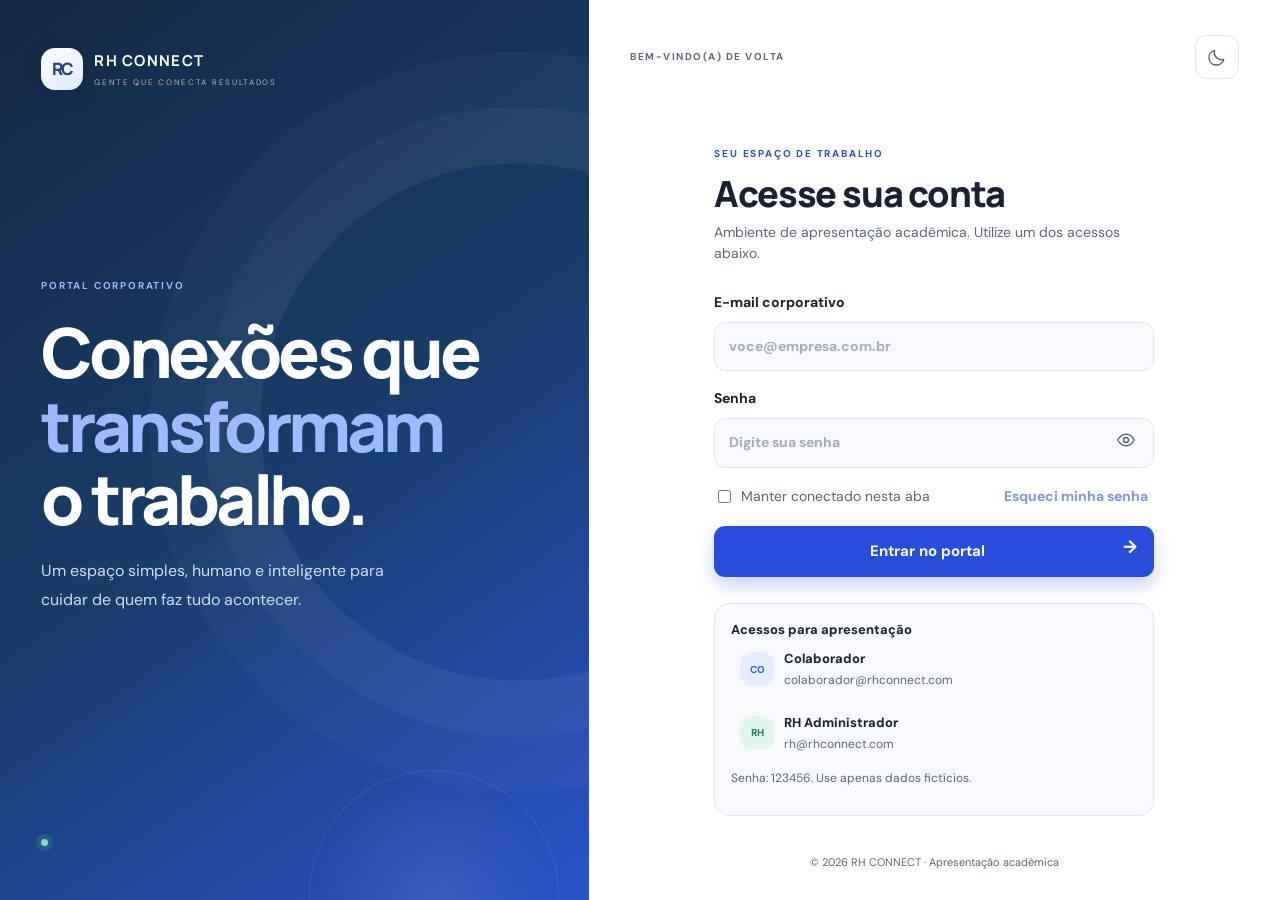
==== index.html @ 0e05f97f "Update auth panel footer in index.html Removed footer text from the authentication panel." ====
<!doctype html>
<html lang="pt-BR">
<head>
  <meta charset="utf-8">
  <meta name="viewport" content="width=device-width, initial-scale=1">
  <meta name="theme-color" content="#f5f7fb">
  <title>RH CONNECT | Portal Corporativo</title>
  <link rel="preconnect" href="https://fonts.googleapis.com">
  <link rel="preconnect" href="https://fonts.gstatic.com" crossorigin>
  <link href="https://fonts.googleapis.com/css2?family=DM+Sans:wght@400;500;600;700&family=Manrope:wght@400;500;600;700;800&display=swap" rel="stylesheet">
  <link rel="stylesheet" href="css/styles.css">
  <link rel="stylesheet" href="css/design-system.css">
  <link rel="stylesheet" href="css/dashboard.css">
  <link rel="stylesheet" href="css/motion.css">
  <link rel="stylesheet" href="css/people.css">
</head>
<body>
  <div id="toast-region" class="toast-region" aria-live="polite"></div>

  <main id="auth-screen" class="auth-screen">
    <section class="auth-brand-panel">
      <div class="brand-lockup brand-lockup-light">
        <div class="brand-symbol">RC</div>
        <div><strong>RH CONNECT</strong><span>GENTE QUE CONECTA RESULTADOS</span></div>
      </div>
      <div class="auth-brand-copy">
        <span class="eyebrow">PORTAL CORPORATIVO</span>
        <h1>Conexões que<br><em>transformam</em><br>o trabalho.</h1>
        <p>Um espaço simples, humano e inteligente para cuidar de quem faz tudo acontecer.</p>
      </div>
      <div class="auth-panel-footer"><span class="pulse-dot"></span></div>
      <div class="orb orb-one"></div><div class="orb orb-two"></div>
    </section>
    <section class="auth-form-panel">
      <div class="auth-topline">
        <span class="muted-label">BEM-VINDO(A) DE VOLTA</span>
        <button class="icon-button theme-toggle" aria-label="Alternar tema" data-theme-toggle>◐</button>
      </div>
      <div class="auth-card">
        <div class="mobile-brand brand-lockup">
          <div class="brand-symbol">RC</div><div><strong>RH CONNECT</strong><span>PORTAL CORPORATIVO</span></div>
        </div>
        <div class="auth-heading">
          <span class="eyebrow">SEU ESPAÇO DE TRABALHO</span>
          <h2 id="auth-title">Acesse sua conta</h2>
          <p id="auth-subtitle">Ambiente de apresentação acadêmica. Utilize um dos acessos abaixo.</p>
        </div>
        <form id="login-form" class="form-stack">
          <label class="field-label">E-mail corporativo
            <input id="login-email" type="email" placeholder="voce@empresa.com.br" autocomplete="username" required>
          </label>
          <label class="field-label">Senha
            <span class="password-wrap"><input id="login-password" type="password" placeholder="Digite sua senha" autocomplete="current-password" required><button type="button" class="password-toggle" aria-label="Mostrar senha">◉</button></span>
          </label>
          <div class="form-meta"><label class="check-label"><input type="checkbox" id="remember-login"> Manter conectado nesta aba</label><button type="button" class="text-button" id="forgot-link" disabled>Esqueci minha senha</button></div>
          <button class="primary-button full-button" type="submit">Entrar no portal <span>→</span></button>
        </form>
        <div class="demo-access"><div class="demo-title"><strong>Acessos para apresentação</strong></div><div class="demo-accounts"><button class="demo-account" type="button" data-presentation="colaborador"><span class="avatar avatar-blue">CO</span><span><b>Colaborador</b><small>colaborador@rhconnect.com</small></span></button><button class="demo-account" type="button" data-presentation="rh"><span class="avatar avatar-green">RH</span><span><b>RH Administrador</b><small>rh@rhconnect.com</small></span></button></div><p>Senha: 123456. Use apenas dados fictícios.</p></div>
      </div>
      <p class="auth-legal">© 2026 RH CONNECT · Apresentação acadêmica</p>
    </section>
  </main>

  <main id="app-screen" class="app-screen hidden">
    <aside class="sidebar" id="sidebar">
      <div class="sidebar-brand brand-lockup">
        <div class="brand-symbol">RC</div><div><strong>RH CONNECT</strong><span>PEOPLE EXPERIENCE</span></div>
      </div>
      <div class="workspace-label">ESPAÇO DE TRABALHO</div>
      <nav id="main-nav" class="main-nav" aria-label="Navegação principal"></nav>
      <div class="sidebar-bottom">
        <div class="help-card"><div class="help-icon">✳</div><b>Precisa de ajuda?</b><p>Estamos aqui para apoiar você.</p><button type="button" data-module="solicitacoes">Acessar suporte <span>→</span></button></div>
        <button class="profile-button" id="profile-menu">
          <span class="avatar avatar-blue" id="profile-avatar"></span><span class="profile-info"><b id="profile-name"> </b><small id="profile-role"> </small></span><span class="profile-more">···</span>
        </button>
      </div>
    </aside>
    <button class="sidebar-overlay" id="sidebar-overlay" aria-label="Fechar menu" tabindex="-1"></button>

    <section class="main-area">
      <header class="topbar">
        <div class="topbar-left">
          <button class="icon-button mobile-menu" id="mobile-menu" aria-label="Abrir menu" aria-controls="sidebar" aria-expanded="false">☰</button>
          <div class="breadcrumb"><span>RH CONNECT</span><b>/</b><strong id="breadcrumb-current">Meu painel</strong></div>
        </div>
        <div class="topbar-actions">
          <div class="search-box"><span>⌕</span><input id="global-search" aria-label="Buscar no portal" type="search" placeholder="Buscar no portal..."><kbd>⌘ K</kbd></div>
          <button class="icon-button theme-toggle" aria-label="Alternar tema" data-theme-toggle>◐</button>
          <button class="icon-button notification-button" id="notifications-button" aria-label="Notificações">♧<i></i></button>
          <div class="topbar-avatar avatar avatar-blue" id="topbar-avatar"></div><button class="icon-button" id="logout" aria-label="Sair" title="Sair">↪</button>
        </div>
      </header>
      <div class="content-wrap">
        <div id="page-content" class="page-content" tabindex="-1"></div>
        <footer class="app-footer"><span>© 2026 RH CONNECT</span><span>Feito para conectar pessoas <b>♥</b></span></footer>
      </div>
    </section>
  </main>

  <div id="modal-root"></div>
  
  <script src="js/firebase-config.js"></script>
  <script src="js/storage.js"></script>
  <script src="js/design-system.js"></script>
  <script src="js/dashboard.js"></script>
  <script src="js/motion.js"></script>
  <script src="js/people.js"></script>
  <script src="js/app.js"></script>
</body>
</html>
---- css/styles.css ----
:root{--bg:#f5f7fb;--surface:#fff;--surface-2:#f8f9fc;--surface-3:#eef1f7;--text:#182230;--muted:#788395;--line:#e8ebf1;--primary:#315efb;--primary-dark:#244bd5;--primary-soft:#edf1ff;--green:#159b72;--green-soft:#e8f7f1;--orange:#e58b35;--orange-soft:#fff4e8;--red:#dc5c67;--shadow:0 16px 45px rgba(29,43,73,.07);--sidebar:264px;--radius:18px}
[data-theme="dark"]{--bg:#11151d;--surface:#191f2b;--surface-2:#202735;--surface-3:#293244;--text:#eef2f8;--muted:#9aa6b8;--line:#2b3444;--primary:#7792ff;--primary-dark:#91a5ff;--primary-soft:#252f4d;--green-soft:#17372f;--orange-soft:#3b2d20;--red:#ff8490;--shadow:0 18px 50px rgba(0,0,0,.22)}
*{box-sizing:border-box}body{margin:0;background:var(--bg);color:var(--text);font-family:'DM Sans',sans-serif;font-size:14px;transition:background .45s,color .35s}button,input,select,textarea{font:inherit}button{cursor:pointer}button:focus-visible,input:focus-visible,select:focus-visible,textarea:focus-visible{outline:3px solid color-mix(in srgb,var(--primary) 35%,transparent);outline-offset:2px}.hidden{display:none!important}
.auth-screen{min-height:100vh;display:grid;grid-template-columns: minmax(380px, .92fr) 1.08fr;background:var(--surface)}.auth-brand-panel{position:relative;overflow:hidden;min-height:100vh;padding:48px 7%;display:flex;flex-direction:column;justify-content:space-between;background:linear-gradient(145deg,#142a45 0%,#183c68 50%,#315efb 125%);color:#fff}.brand-lockup{display:flex;align-items:center;gap:11px;position:relative;z-index:2}.brand-symbol{width:42px;height:42px;border-radius:14px;background:linear-gradient(145deg,#fff,#dfe8ff);color:#23477a;display:grid;place-items:center;font-family:Manrope;font-weight:800;letter-spacing:-1.5px;font-size:17px;box-shadow:0 7px 20px #0a1c3a33}.brand-lockup strong{display:block;font-family:Manrope;font-size:15px;letter-spacing:1.3px}.brand-lockup span{display:block;font-size:8px;letter-spacing:1.7px;opacity:.65;margin-top:4px}.auth-brand-copy{position:relative;z-index:2;max-width:510px;margin:30px 0 45px}.eyebrow{font-size:10px;font-weight:700;letter-spacing:1.8px;color:var(--primary);display:block}.auth-brand-copy .eyebrow{color:#9bb7ff}.auth-brand-copy h1{font:800 clamp(42px,5.4vw,76px)/1.06 Manrope;margin:22px 0;letter-spacing:-4px}.auth-brand-copy h1 em{font-style:normal;color:#9fb9ff}.auth-brand-copy p{font-size:16px;line-height:1.8;color:#d0ddf0;max-width:390px}.auth-panel-footer{position:relative;z-index:2;color:#d6e1f2;font-size:12px}.pulse-dot{display:inline-block;width:7px;height:7px;border-radius:50%;background:#7be2b6;margin-right:9px;box-shadow:0 0 0 5px #7be2b622}.orb{position:absolute;border:1px solid #ffffff16;border-radius:50%;pointer-events:none}.orb-one{width:520px;height:520px;right:-190px;top:18%;box-shadow:0 0 0 55px #ffffff08,0 0 0 110px #ffffff06}.orb-two{width:250px;height:250px;right:5%;bottom:-120px;background:radial-gradient(circle,#ffffff16,transparent 70%)}
.auth-form-panel{padding:38px 6%;display:flex;flex-direction:column;align-items:center;justify-content:center;position:relative}.auth-topline{position:absolute;top:35px;right:6%;left:6%;display:flex;align-items:center;justify-content:space-between}.muted-label{color:var(--muted);font-size:10px;letter-spacing:1.5px;font-weight:700}.auth-card{width:min(100%,440px);animation:rise-in .8s cubic-bezier(.2,.8,.2,1) both}.auth-heading{margin:20px 0 27px}.auth-heading h2{font:800 32px Manrope;letter-spacing:-1.2px;margin:10px 0 7px}.auth-heading p{color:var(--muted);margin:0}.mobile-brand{display:none}.form-stack{display:grid;gap:17px}.field-label{display:grid;gap:8px;font-size:12px;font-weight:700;color:var(--text)}input:not([type=checkbox]),select,textarea{width:100%;border:1px solid var(--line);border-radius:11px;background:var(--surface-2);color:var(--text);padding:13px 14px;transition:border .2s,box-shadow .2s,background .3s}input::placeholder,textarea::placeholder{color:#a4adba}input:focus,select:focus,textarea:focus{border-color:var(--primary);box-shadow:0 0 0 4px color-mix(in srgb,var(--primary) 10%,transparent);outline:0}.password-wrap{position:relative}.password-wrap input{padding-right:48px}.password-toggle{position:absolute;right:9px;top:7px;border:0;background:transparent;color:var(--muted);font-size:17px}.form-meta{display:flex;justify-content:space-between;align-items:center;font-size:11px;color:var(--muted)}.check-label{display:flex;align-items:center;gap:7px}.text-button{border:0;background:none;color:var(--primary);font-weight:700;font-size:11px}.primary-button,.secondary-button{border:0;border-radius:11px;padding:14px 17px;font-weight:700;transition:transform .25s,box-shadow .25s,background .25s}.primary-button{background:var(--primary);color:white;box-shadow:0 8px 18px color-mix(in srgb,var(--primary) 25%,transparent)}.primary-button:hover{transform:translateY(-2px);box-shadow:0 12px 25px color-mix(in srgb,var(--primary) 32%,transparent);background:var(--primary-dark)}.primary-button span{float:right;font-size:18px;line-height:14px}.secondary-button{background:var(--surface-2);color:var(--text);border:1px solid var(--line)}.secondary-button:hover{background:var(--surface-3)}.full-button{width:100%}.form-divider{display:flex;align-items:center;gap:12px;color:var(--muted);font-size:10px}.form-divider:before,.form-divider:after{content:"";height:1px;background:var(--line);flex:1}.demo-access{border:1px solid var(--line);border-radius:15px;padding:15px;margin-top:26px;background:var(--surface-2)}.demo-title{display:flex;gap:8px;align-items:center;font-size:11px}.demo-spark{color:var(--primary);font-size:17px}.demo-access>p{font-size:10px;color:var(--muted);margin:7px 0 11px}.demo-accounts{display:grid;gap:5px}.demo-account{display:flex;align-items:center;gap:10px;text-align:left;border:0;border-radius:10px;background:transparent;padding:7px;transition:background .2s}.demo-account:hover{background:var(--surface-3)}.demo-account>span:nth-child(2){display:grid;gap:2px;flex:1}.demo-account b{font-size:10px}.demo-account small{font-size:9px;color:var(--muted)}.demo-arrow{color:var(--muted)}.demo-password{display:block;color:var(--muted);font-size:9px;margin:9px 0 0 7px}.auth-legal{position:absolute;bottom:18px;color:var(--muted);font-size:9px}
.icon-button{width:38px;height:38px;border:1px solid var(--line);border-radius:12px;background:var(--surface);color:var(--muted);font-size:17px;display:grid;place-items:center;transition:all .2s}.icon-button:hover{color:var(--primary);border-color:var(--primary);transform:translateY(-2px)}
.app-screen{min-height:100vh}.sidebar{width:var(--sidebar);position:fixed;inset:0 auto 0 0;background:var(--surface);border-right:1px solid var(--line);padding:25px 17px 15px;display:flex;flex-direction:column;z-index:10;transition:transform .4s cubic-bezier(.2,.8,.2,1)}.sidebar-brand{padding:0 7px 34px}.sidebar-brand .brand-symbol{background:linear-gradient(145deg,#315efb,#193dba);color:white}.sidebar-brand strong{font-size:13px;letter-spacing:1px}.sidebar-brand span{font-size:8px;color:var(--muted)}.workspace-label{font-size:9px;color:var(--muted);font-weight:700;letter-spacing:1.4px;padding:0 11px 12px}.main-nav{display:grid;gap:4px;overflow:auto}.nav-section{font-size:9px;color:var(--muted);font-weight:700;letter-spacing:1.3px;padding:18px 11px 7px}.nav-item{border:0;background:transparent;color:var(--muted);padding:11px 12px;border-radius:10px;display:flex;align-items:center;gap:12px;text-align:left;font-size:12px;font-weight:600;transition:all .22s}.nav-item .nav-icon{width:18px;text-align:center;font-size:16px}.nav-item:hover{background:var(--surface-2);color:var(--text);transform:translateX(2px)}.nav-item.active{background:var(--primary-soft);color:var(--primary)}.nav-item .nav-count{margin-left:auto;background:var(--orange-soft);color:var(--orange);border-radius:20px;padding:2px 7px;font-size:9px}.sidebar-bottom{margin-top:auto}.help-card{background:linear-gradient(145deg,var(--primary-soft),var(--surface-2));border:1px solid color-mix(in srgb,var(--primary) 10%,var(--line));border-radius:14px;padding:14px;margin:15px 2px}.help-icon{width:27px;height:27px;border-radius:9px;background:var(--surface);color:var(--primary);display:grid;place-items:center;margin-bottom:10px}.help-card b{font-size:11px}.help-card p{font-size:10px;color:var(--muted);line-height:1.5;margin:5px 0 10px}.help-card button{border:0;background:transparent;color:var(--primary);font-weight:700;font-size:10px;padding:0}.help-card button span{margin-left:5px}.profile-button{width:100%;display:flex;align-items:center;gap:9px;padding:12px 5px 3px;border:0;border-top:1px solid var(--line);background:transparent;text-align:left}.avatar{width:34px;height:34px;border-radius:12px;display:grid;place-items:center;font-size:10px;font-weight:800;flex:none}.avatar-blue{background:#e5edff;color:#315efb}.avatar-violet{background:#efe8ff;color:#8154ce}.avatar-green{background:#e2f6ed;color:#16845f}.avatar-orange{background:#fff0df;color:#c87925}.profile-info{display:grid;gap:3px;flex:1}.profile-info b{font-size:10px}.profile-info small{font-size:9px;color:var(--muted)}.profile-more{font-size:20px;color:var(--muted)}
.main-area{margin-left:var(--sidebar);min-height:100vh}.topbar{height:76px;border-bottom:1px solid var(--line);background:color-mix(in srgb,var(--surface) 90%,transparent);backdrop-filter:blur(16px);display:flex;align-items:center;justify-content:space-between;padding:0 36px;position:sticky;top:0;z-index:8}.breadcrumb{display:flex;gap:10px;align-items:center;font-size:11px}.breadcrumb span,.breadcrumb b{color:var(--muted);font-weight:500}.breadcrumb strong{font-weight:700}.topbar-actions{display:flex;align-items:center;gap:12px}.search-box{display:flex;align-items:center;gap:8px;background:var(--surface-2);border:1px solid var(--line);border-radius:10px;padding:0 10px;width:235px;color:var(--muted)}.search-box input{border:0!important;box-shadow:none!important;background:transparent!important;padding:9px 0!important;font-size:10px}.search-box kbd{font-size:8px;border:1px solid var(--line);border-radius:4px;padding:3px 5px;white-space:nowrap}.notification-button{position:relative}.notification-button i{position:absolute;width:6px;height:6px;background:#ed6571;border:1px solid var(--surface);border-radius:50%;top:7px;right:8px}.topbar-avatar{width:31px;height:31px}.mobile-menu{display:none}.content-wrap{max-width:1600px;margin:auto;padding:32px 36px 15px}.page-content{min-height:calc(100vh - 140px);animation:page-enter .55s cubic-bezier(.2,.8,.2,1) both}.app-footer{border-top:1px solid var(--line);padding:16px 0;display:flex;justify-content:space-between;color:var(--muted);font-size:9px}.app-footer b{color:#e36c8a}
.page-heading{display:flex;justify-content:space-between;align-items:flex-end;margin-bottom:25px;gap:15px}.page-heading h1{font:800 27px Manrope;letter-spacing:-1px;margin:7px 0}.page-heading p{margin:0;color:var(--muted);font-size:12px}.page-actions{display:flex;gap:9px;align-items:center}.small-button{border:1px solid var(--line);background:var(--surface);color:var(--text);border-radius:10px;padding:10px 13px;font-size:10px;font-weight:700}.small-button.primary{background:var(--primary);border-color:var(--primary);color:#fff}.small-button:hover{transform:translateY(-1px);box-shadow:var(--shadow)}.grid{display:grid;gap:16px}.stats-grid{grid-template-columns:repeat(4,minmax(0,1fr));margin-bottom:17px}.stat-card,.panel,.welcome-card,.module-card,.employee-card{background:var(--surface);border:1px solid var(--line);border-radius:var(--radius);box-shadow:0 3px 12px rgba(30,48,78,.025)}.stat-card{padding:18px;position:relative;overflow:hidden;transition:transform .3s,box-shadow .3s}.stat-card:hover,.module-card:hover{transform:translateY(-4px);box-shadow:var(--shadow)}.stat-top{display:flex;justify-content:space-between;align-items:center;color:var(--muted);font-size:10px}.stat-icon{width:34px;height:34px;border-radius:11px;background:var(--primary-soft);color:var(--primary);display:grid;place-items:center;font-size:16px}.stat-value{font:800 25px Manrope;margin:13px 0 5px;letter-spacing:-1px}.stat-foot{font-size:9px;color:var(--muted)}.positive{color:var(--green);font-weight:700}.welcome-card{padding:25px 27px;display:flex;align-items:center;justify-content:space-between;background:linear-gradient(110deg,var(--surface),var(--primary-soft));margin-bottom:17px;overflow:hidden;position:relative}.welcome-card:after{content:"";position:absolute;width:220px;height:220px;border-radius:50%;right:9%;top:-120px;border:1px solid color-mix(in srgb,var(--primary) 14%,transparent);box-shadow:0 0 0 25px color-mix(in srgb,var(--primary) 4%,transparent),0 0 0 55px color-mix(in srgb,var(--primary) 3%,transparent)}.welcome-copy{position:relative;z-index:1}.welcome-copy .eyebrow{font-size:9px}.welcome-copy h2{font:800 23px Manrope;margin:9px 0 5px;letter-spacing:-.7px}.welcome-copy p{font-size:11px;color:var(--muted);margin:0}.welcome-date{position:relative;z-index:1;text-align:right;color:var(--muted);font-size:10px}.welcome-date strong{display:block;color:var(--text);font:700 14px Manrope;margin-bottom:5px}.dashboard-columns{grid-template-columns:minmax(0,1.55fr) minmax(270px,1fr)}.panel{padding:19px;margin-bottom:16px}.panel-header{display:flex;align-items:center;justify-content:space-between;margin-bottom:16px}.panel-header h3{font:700 13px Manrope;margin:0}.panel-header p{font-size:9px;color:var(--muted);margin:4px 0 0}.link-button{border:0;background:transparent;color:var(--primary);font-size:10px;font-weight:700}.activity-list{display:grid}.activity-item{display:flex;gap:11px;padding:11px 0;border-bottom:1px solid var(--line)}.activity-item:last-child{border:0}.activity-icon{width:32px;height:32px;display:grid;place-items:center;background:var(--surface-2);border-radius:10px;flex:none}.activity-copy{flex:1}.activity-copy b{display:block;font-size:10px;margin:2px 0 4px}.activity-copy p{font-size:9px;color:var(--muted);margin:0}.activity-time{font-size:8px;color:var(--muted);white-space:nowrap}.quick-grid{grid-template-columns:repeat(2,1fr)}.quick-card{padding:14px;border:1px solid var(--line);border-radius:13px;background:var(--surface-2);text-align:left;transition:all .25s}.quick-card:hover{border-color:var(--primary);transform:translateY(-3px)}.quick-card span{display:grid;place-items:center;width:30px;height:30px;background:var(--primary-soft);color:var(--primary);border-radius:9px;margin-bottom:10px}.quick-card b{font-size:10px;display:block}.quick-card small{font-size:9px;color:var(--muted);display:block;margin-top:4px}.announcement{display:flex;gap:10px;padding:10px 0;border-bottom:1px solid var(--line)}.announcement:last-child{border:0}.announcement-mark{width:5px;border-radius:5px;background:var(--primary);flex:none}.announcement b{font-size:10px}.announcement p{font-size:9px;color:var(--muted);line-height:1.5;margin:4px 0}
.module-grid{grid-template-columns:repeat(3,minmax(0,1fr))}.module-card{padding:20px;text-align:left;transition:all .3s;cursor:pointer}.module-card .stat-icon{margin-bottom:15px}.module-card h3{font:700 13px Manrope;margin:0 0 7px}.module-card p{font-size:10px;line-height:1.6;color:var(--muted);margin:0 0 15px}.module-card .module-open{font-size:10px;color:var(--primary);font-weight:700}
.table-wrap{overflow:auto;border:1px solid var(--line);border-radius:13px}.data-table{width:100%;border-collapse:collapse;min-width:620px}.data-table th{text-align:left;background:var(--surface-2);font-size:9px;color:var(--muted);font-weight:700;padding:12px 14px;letter-spacing:.5px}.data-table td{padding:13px 14px;border-top:1px solid var(--line);font-size:10px}.person-cell{display:flex;align-items:center;gap:9px}.person-cell b{display:block;font-size:10px}.person-cell small{display:block;color:var(--muted);font-size:9px;margin-top:3px}.status-pill{display:inline-flex;align-items:center;gap:5px;border-radius:30px;padding:5px 8px;font-size:8px;font-weight:700;background:var(--green-soft);color:var(--green)}.status-pill:before{content:"";width:5px;height:5px;border-radius:50%;background:currentColor}.status-pill.pending{background:var(--orange-soft);color:var(--orange)}.status-pill.inactive{background:var(--surface-3);color:var(--muted)}.table-toolbar{display:flex;justify-content:space-between;gap:10px;margin-bottom:13px}.table-search{max-width:260px}.empty-state{text-align:center;padding:45px 20px;color:var(--muted)}.empty-state .empty-icon{font-size:30px;margin-bottom:10px}.empty-state b{display:block;color:var(--text);font-size:12px;margin-bottom:5px}.empty-state p{font-size:10px}
.profile-hero{display:flex;align-items:center;gap:17px;padding:22px;background:var(--surface);border:1px solid var(--line);border-radius:var(--radius);margin-bottom:17px}.profile-hero .avatar{width:58px;height:58px;font-size:16px;border-radius:18px}.profile-hero h2{font:800 18px Manrope;margin:0 0 5px}.profile-hero p{font-size:10px;color:var(--muted);margin:0}.profile-fields{grid-template-columns:repeat(2,1fr)}.info-field{padding:12px 0;border-bottom:1px solid var(--line)}.info-field small{display:block;color:var(--muted);font-size:9px;margin-bottom:6px}.info-field b{font-size:11px}
.modal-backdrop{position:fixed;inset:0;background:#0b1425a8;backdrop-filter:blur(8px);z-index:30;display:grid;place-items:center;padding:20px;animation:fade-in .2s}.modal{width:min(100%,520px);max-height:90vh;overflow:auto;background:var(--surface);border:1px solid var(--line);border-radius:20px;padding:24px;box-shadow:0 30px 100px #07132655;animation:modal-in .35s cubic-bezier(.2,.8,.2,1)}.modal-header{display:flex;justify-content:space-between;align-items:flex-start;margin-bottom:20px}.modal-header h2{font:800 20px Manrope;margin:0 0 5px}.modal-header p{font-size:10px;color:var(--muted);margin:0}.modal-form{display:grid;grid-template-columns:1fr 1fr;gap:14px}.modal-form .wide{grid-column:1/-1}.modal-actions{display:flex;justify-content:flex-end;gap:8px;margin-top:20px}.toast-region{position:fixed;right:20px;top:20px;z-index:50;display:grid;gap:8px}.toast{background:var(--surface);color:var(--text);border:1px solid var(--line);border-radius:12px;padding:13px 16px;box-shadow:var(--shadow);font-size:11px;display:flex;gap:10px;align-items:center;animation:toast-in .35s}.toast.success:before{content:"✓";color:var(--green);font-weight:800}.toast.error:before{content:"!";color:var(--red);font-weight:800}
@keyframes rise-in{from{opacity:0;transform:translateY(20px)}to{opacity:1;transform:translateY(0)}}@keyframes page-enter{from{opacity:0;transform:translateY(12px);filter:blur(4px)}to{opacity:1;transform:translateY(0);filter:blur(0)}}@keyframes fade-in{from{opacity:0}to{opacity:1}}@keyframes modal-in{from{opacity:0;transform:translateY(18px) scale(.97)}to{opacity:1;transform:translateY(0) scale(1)}}@keyframes toast-in{from{opacity:0;transform:translateX(15px)}to{opacity:1;transform:translateX(0)}}
@media(max-width:1100px){.stats-grid{grid-template-columns:repeat(2,1fr)}.module-grid{grid-template-columns:repeat(2,1fr)}.content-wrap{padding:26px 24px}.topbar{padding:0 24px}.search-box{width:190px}}
@media(max-width:800px){.auth-screen{grid-template-columns:1fr}.auth-brand-panel{display:none}.auth-form-panel{min-height:100vh;padding:80px 22px 55px}.mobile-brand{display:flex;margin-bottom:32px}.mobile-brand .brand-symbol{background:linear-gradient(145deg,#315efb,#193dba);color:#fff}.auth-topline{top:20px;right:22px;left:22px}.auth-legal{bottom:12px}.sidebar{transform:translateX(-105%);box-shadow:var(--shadow)}.sidebar.open{transform:translateX(0)}.main-area{margin-left:0}.mobile-menu{display:grid}.topbar{height:65px;padding:0 16px}.content-wrap{padding:22px 16px}.search-box{width:36px;border:0;background:transparent;padding:0}.search-box input,.search-box kbd{display:none}.topbar-actions{gap:7px}.dashboard-columns{grid-template-columns:1fr}.welcome-card{padding:20px}.welcome-date{display:none}.app-footer{font-size:8px}.page-heading{align-items:flex-start;flex-direction:column}.page-heading h1{font-size:24px}}
@media(max-width:520px){.stats-grid{gap:9px}.stat-card{padding:13px}.stat-value{font-size:21px}.stat-top{font-size:9px}.stat-icon{width:29px;height:29px}.module-grid{grid-template-columns:1fr}.quick-grid{gap:8px}.welcome-copy h2{font-size:19px}.profile-fields{grid-template-columns:1fr}.modal-form{grid-template-columns:1fr}.modal-form .wide{grid-column:auto}.breadcrumb{font-size:9px}.topbar-avatar{display:none}.auth-card{max-width:420px}.auth-heading h2{font-size:28px}}
@media(prefers-reduced-motion:reduce){*,*:before,*:after{scroll-behavior:auto!important;animation-duration:.01ms!important;transition-duration:.01ms!important}}

/* RH CONNECT — enterprise refinement */
:root{--muted:#59677a;--line:#e0e6ef;--primary:#284edb;--primary-dark:#1f3eb5;--radius:20px;--sidebar:280px}
[data-theme="dark"]{color-scheme:dark;--muted:#abb8cc;--line:#344053;--primary:#93aaff;--primary-dark:#b0bfff;--green:#61d5ac;--orange:#ffc080}
body{font-size:15px;line-height:1.55}
button{color:inherit}button:disabled{cursor:wait;opacity:.6;transform:none!important}
button:focus-visible,a:focus-visible{outline:3px solid var(--primary);outline-offset:3px}
.primary-button,.small-button.primary{background:#284edb;color:#fff;border-color:#284edb}
.primary-button:hover,.small-button.primary:hover{background:#203fb8;color:#fff}
.auth-screen,.auth-brand-panel,.app-screen,.main-area{min-height:100dvh}
.auth-form-panel{padding-top:94px;padding-bottom:52px}
.auth-heading h2{font-size:clamp(28px,4vw,36px);line-height:1.2}
.auth-heading p,.field-label,.form-meta,.text-button{font-size:14px}
.auth-brand-copy h1{letter-spacing:-.055em}
.auth-legal{font-size:11px;text-align:center}
.demo-access{padding:16px}.demo-title{font-size:13px}.demo-access>p,.demo-account small,.demo-password{font-size:12px}
.demo-account{min-height:48px;padding:8px}.demo-account b{font-size:13px}
.icon-button{width:44px;height:44px;flex:none}.password-toggle{min-width:38px;min-height:34px;top:5px}
.sidebar{padding:24px 18px 16px;overscroll-behavior:contain}.main-nav{min-height:0;scrollbar-width:thin}
.sidebar-bottom{flex-shrink:0}.nav-section,.workspace-label{font-size:11px}.nav-item{font-size:14px;min-height:46px}
.nav-item.active{box-shadow:inset 3px 0 var(--primary);font-weight:700}
.help-card b,.profile-info b{font-size:13px}.help-card p,.help-card button,.profile-info small{font-size:12px}
.topbar-left{display:flex;align-items:center;gap:12px;min-width:0}.topbar-actions{flex-shrink:0}.breadcrumb{font-size:13px;min-width:0}.breadcrumb strong{overflow:hidden;text-overflow:ellipsis;white-space:nowrap}
.search-box{width:clamp(165px,22vw,300px);min-height:44px}.search-box input{font-size:13px}.search-box kbd{font-size:10px}
.content-wrap{padding:clamp(20px,3vw,42px);max-width:1500px}
.page-heading{margin-bottom:28px}.page-heading h1{font-size:clamp(26px,3vw,36px);line-height:1.2;letter-spacing:-.045em}.page-heading p{font-size:14px}.page-actions{flex-wrap:wrap}
.small-button,.link-button{font-size:13px;min-height:40px}.small-button{padding:10px 15px}
.grid{gap:20px}.grid>*{min-width:0}.stat-card,.panel,.module-card{padding:22px;box-shadow:0 4px 16px rgba(25,42,75,.045)}
.stat-top{font-size:13px;gap:8px}.stat-icon{width:42px;height:42px;flex:none}.stat-value{font-size:clamp(24px,2.6vw,34px);font-variant-numeric:tabular-nums}.stat-foot{font-size:12px}
.welcome-card{padding:30px;gap:20px}.welcome-copy h2{font-size:clamp(22px,3vw,30px);line-height:1.2}.welcome-copy p,.welcome-date{font-size:13px}
.panel-header{gap:12px;flex-wrap:wrap}.panel-header h3,.module-card h3{font-size:17px}.panel-header p,.module-card p,.activity-copy p,.announcement p,.quick-card small{font-size:13px;line-height:1.6}
.activity-copy b,.announcement b,.quick-card b{font-size:14px}.activity-time,.module-card .module-open{font-size:12px}.activity-item{align-items:center}.activity-copy{min-width:0;overflow-wrap:anywhere}
.quick-card{min-width:0;padding:16px;color:var(--text)}.quick-card span{width:38px;height:38px}
.data-table th{font-size:11px}.data-table td,.person-cell b{font-size:13px}.person-cell small,.status-pill{font-size:12px}.data-table tbody tr:hover{background:var(--surface-2)}
.table-wrap{max-width:100%;overscroll-behavior-x:contain}.table-toolbar{align-items:center;flex-wrap:wrap}
.info-field b,.profile-hero p{font-size:14px;overflow-wrap:anywhere}.info-field small,.modal-header p,.app-footer{font-size:12px}
.modal{max-height:calc(100dvh - 32px);padding:26px}.modal-header{gap:12px}.modal-header h2{font-size:22px}.modal-actions{flex-wrap:wrap}
.toast-region{max-width:min(400px,calc(100vw - 32px));right:16px;top:16px}.toast{font-size:14px;overflow-wrap:anywhere}
.sidebar-overlay{display:none;position:fixed;inset:0;z-index:9;background:#101a2d88;border:0}
body.modal-open{overflow:hidden}
@media(max-width:1200px){.dashboard-columns{grid-template-columns:minmax(0,1fr)}.stats-grid{grid-template-columns:repeat(2,minmax(0,1fr))}}
@media(max-width:960px){
 .sidebar{transform:translateX(-105%);width:min(320px,86vw);height:100dvh;box-shadow:var(--shadow)}
 .sidebar.open{transform:translateX(0)}.sidebar.open~.sidebar-overlay{display:block}.main-area{margin-left:0}
 .mobile-menu{display:grid}.topbar{height:auto;min-height:72px;padding:12px 20px;flex-wrap:wrap;gap:10px}
 .search-box{width:220px;border:1px solid var(--line);background:var(--surface-2);padding:0 10px}.search-box input{display:block}.search-box kbd{display:none}
}
@media(max-width:620px){
 .auth-screen{grid-template-columns:minmax(0,1fr)}.auth-brand-panel{display:none}.auth-form-panel{padding:76px 20px 50px}.mobile-brand{display:flex;margin-bottom:24px}.mobile-brand .brand-symbol{background:#284edb;color:#fff}
 .auth-topline{top:16px;left:20px;right:20px}.auth-legal{position:static;margin:22px 0 0}.form-meta{flex-wrap:wrap;gap:10px}
 input:not([type=checkbox]),select,textarea{font-size:16px}
 .topbar{padding:10px 14px;gap:8px}.topbar-left{flex:1;max-width:100%}.breadcrumb span,.breadcrumb b{display:none}.topbar-actions{display:contents}.topbar-avatar{display:none}
 .search-box{order:5;width:100%;min-height:44px}.search-box input{font-size:16px}.topbar .icon-button{width:40px;height:44px}
 .content-wrap{padding:20px 14px}.page-heading{gap:14px;align-items:flex-start}.page-actions:empty{display:none}.page-actions{width:100%}
 .grid{gap:12px}.stats-grid{grid-template-columns:repeat(2,minmax(0,1fr))}.stat-card{padding:14px}.stat-icon{width:32px;height:32px}.stat-top{font-size:12px}.stat-foot{font-size:11px}
 .welcome-card{padding:20px}.welcome-date{display:none}.panel,.module-card{padding:16px}.module-grid{grid-template-columns:1fr}
 .activity-item{flex-wrap:wrap}.activity-time{white-space:normal}.quick-grid{grid-template-columns:repeat(2,minmax(0,1fr))}.quick-card{padding:12px}
 .profile-fields,.modal-form{grid-template-columns:1fr}.modal-form .wide{grid-column:auto}.modal-backdrop{padding:12px}.modal{padding:20px}
 .app-footer{flex-wrap:wrap;gap:8px}.help-card{display:none}
}
@media(max-width:360px){.stats-grid,.quick-grid{grid-template-columns:1fr}.topbar .icon-button{width:36px}.topbar{padding:8px}.form-meta{font-size:12px}}
@media(hover:none){.stat-card:hover,.module-card:hover,.quick-card:hover,.nav-item:hover,.icon-button:hover,.primary-button:hover{transform:none}}
@media(prefers-reduced-motion:reduce){*,*:before,*:after{animation:none!important;transition:none!important}}
---- css/design-system.css ----
/* RH CONNECT / Design system v2 */
:root{--rc-space-1:4px;--rc-space-2:8px;--rc-space-3:12px;--rc-space-4:16px;--rc-space-6:24px;--rc-space-8:32px;--rc-radius-sm:10px;--rc-radius-md:16px;--rc-radius-lg:24px;--rc-motion:180ms;--rc-ease:cubic-bezier(.2,.8,.2,1);--rc-elevation:0 8px 28px rgba(24,38,64,.08)}
[data-theme="dark"]{--rc-elevation:0 8px 28px rgba(0,0,0,.23)}
.rc-icon{width:20px;height:20px;flex:none;display:block}
.stat-icon .rc-icon,.quick-card .rc-icon{width:22px;height:22px}
.nav-icon{display:grid;place-items:center}
.nav-item,.primary-button,.secondary-button,.small-button,.quick-card,.icon-button{transition:background var(--rc-motion) var(--rc-ease),color var(--rc-motion),border-color var(--rc-motion),box-shadow var(--rc-motion),transform var(--rc-motion)}
.primary-button:active,.secondary-button:active,.small-button:active,.quick-card:active{transform:scale(.985)}
.panel,.stat-card,.module-card,.welcome-card{border-radius:var(--rc-radius-lg)}
.panel-header{padding-bottom:12px;border-bottom:1px solid var(--line)}
.stat-card:hover,.module-card:hover{box-shadow:var(--rc-elevation)}
.brand-symbol{letter-spacing:-.06em}
.auth-card{max-width:460px}
.demo-account{border:1px solid transparent}
.demo-account:hover{border-color:var(--line)}
.toast{gap:12px;border-radius:var(--rc-radius-md);box-shadow:var(--rc-elevation)}
.toast.success:before,.toast.error:before{content:none}
.toast-symbol{color:var(--green);display:grid;place-items:center}
.toast.error .toast-symbol{color:var(--red)}
.toast>span:last-child{flex:1;min-width:0}
.rc-loading{display:flex;align-items:center;gap:12px;border:1px solid var(--line);background:var(--surface);padding:14px 18px;border-radius:var(--rc-radius-md);margin-bottom:16px;color:var(--muted);font-size:13px}
.rc-spinner{width:18px;height:18px;border:2px solid var(--line);border-top-color:var(--primary);border-radius:50%;animation:rc-spin .8s linear infinite;flex:none}
@keyframes rc-spin{to{transform:rotate(360deg)}}
button[aria-busy="true"]{cursor:progress}
button[aria-busy="true"]::after{content:"";display:inline-block;vertical-align:middle;margin-left:10px;width:14px;height:14px;border:2px solid #ffffff66;border-top-color:#fff;border-radius:50%;animation:rc-spin .8s linear infinite}
input:user-invalid,select:user-invalid,textarea:user-invalid{border-color:var(--red);box-shadow:0 0 0 3px color-mix(in srgb,var(--red) 12%,transparent)}
.password-toggle{display:grid;place-items:center}
@media(max-width:620px){.panel,.stat-card,.module-card,.welcome-card{border-radius:var(--rc-radius-md)}.panel-header{padding-bottom:10px}.rc-icon{width:19px;height:19px}}
@media(prefers-reduced-motion:reduce){.rc-spinner,button[aria-busy="true"]::after{animation:none}.rc-spinner{border-color:var(--primary)}}
---- css/dashboard.css ----
/* Enterprise dashboard */
.ed-section{margin:0 0 24px}.ed-section-head{display:flex;justify-content:space-between;align-items:flex-end;gap:20px;margin:26px 0 18px}.ed-section-head h2{font:800 clamp(22px,3vw,30px)/1.2 Manrope,sans-serif;letter-spacing:-.04em;margin:5px 0}.ed-section-head p{margin:0;color:var(--muted);font-size:13px}.ed-controls{display:flex;align-items:flex-end;gap:8px;flex-wrap:wrap}.ed-controls label{font-size:12px;font-weight:700;width:100%}.ed-controls select{width:auto;max-width:280px;min-height:44px;padding:9px 30px 9px 12px}.ed-controls button{min-height:44px;white-space:nowrap}.ed-kpis{display:grid;grid-template-columns:repeat(4,minmax(0,1fr));gap:16px;margin-bottom:20px}.ed-metric{padding:20px;background:var(--surface);border:1px solid var(--line);border-radius:var(--rc-radius-lg);box-shadow:0 4px 16px rgba(25,42,75,.04);min-width:0}.ed-metric-top{display:flex;align-items:center;justify-content:space-between;gap:8px;font-size:13px;color:var(--muted);font-weight:600}.ed-icon{display:grid;place-items:center;width:42px;height:42px;flex:none;border-radius:13px;background:var(--primary-soft);color:var(--primary)}.ed-metric strong{display:block;font:800 clamp(22px,2.6vw,34px)/1.3 Manrope,sans-serif;letter-spacing:-.045em;margin:12px 0 4px;overflow-wrap:anywhere;font-variant-numeric:tabular-nums}.ed-metric small{font-size:12px;color:var(--muted)}.ed-chart-grid,.ed-personal{display:grid;grid-template-columns:minmax(0,1.35fr) minmax(0,1fr);gap:20px}.ed-chart{min-width:0;margin:0}.ed-chart .panel-header>.rc-icon{color:var(--primary)}.ed-bars{display:grid;gap:15px}.ed-bar-row>div:first-child{display:flex;justify-content:space-between;gap:10px;font-size:13px;margin-bottom:6px}.ed-bar-row span{overflow-wrap:anywhere}.ed-bar-track{height:9px;background:var(--surface-3);border-radius:999px;overflow:hidden}.ed-bar-track span{height:100%;display:block;border-radius:999px;transition:width .3s ease}.ed-donut-wrap{display:flex;flex-wrap:wrap;justify-content:center;align-items:center;gap:20px;padding:12px 0}.ed-donut{width:150px;aspect-ratio:1;border-radius:50%;background:conic-gradient(#159b72 0 var(--ed-active),#d58c29 var(--ed-active) var(--ed-pending),#94a3b8 var(--ed-pending) 100%);display:grid;place-items:center;flex:none}.ed-donut>div{width:76%;aspect-ratio:1;border-radius:50%;background:var(--surface);display:grid;place-content:center;text-align:center}.ed-donut strong{font:800 28px Manrope,sans-serif}.ed-donut small{color:var(--muted);font-size:12px}.ed-legend{display:grid;gap:12px;flex:1;min-width:120px}.ed-legend>div{display:flex;gap:8px;align-items:center;font-size:13px}.ed-legend b{margin-left:auto;font-variant-numeric:tabular-nums}.ed-dot{width:10px;height:10px;border-radius:50%;background:#94a3b8;flex:none}.ed-dot.active{background:#159b72}.ed-dot.pending{background:#d58c29}.ed-note,.ed-empty{color:var(--muted);font-size:12px;margin:12px 0}.ed-demo{font-size:12px;color:var(--muted);border:1px solid var(--line);padding:7px 12px;border-radius:999px;white-space:nowrap}.ed-service-list{display:grid;gap:8px}.ed-service{display:flex;align-items:center;gap:12px;background:var(--surface-2);border:1px solid var(--line);border-radius:13px;padding:12px;text-align:left;min-width:0}.ed-service:hover{border-color:var(--primary)}.ed-service>span:nth-child(2){flex:1;min-width:0;display:grid;gap:3px}.ed-service small{color:var(--muted);font-size:12px}.ed-service>.rc-icon{color:var(--primary)}.ed-wellbeing{display:flex;flex-direction:column;align-items:flex-start;justify-content:center;gap:12px;background:linear-gradient(145deg,var(--surface),var(--primary-soft))}.ed-wellbeing h3{font:800 22px/1.3 Manrope,sans-serif;margin:0}.ed-wellbeing p{font-size:14px;color:var(--muted);margin:0}
@media(max-width:1200px){.ed-kpis{grid-template-columns:repeat(2,minmax(0,1fr))}.ed-chart-grid,.ed-personal{grid-template-columns:minmax(0,1fr)}}@media(max-width:620px){.ed-section-head{align-items:flex-start;flex-direction:column;gap:12px}.ed-controls{width:100%}.ed-controls select{max-width:none;flex:1;min-width:0;width:100%}.ed-controls button{width:100%}.ed-kpis{gap:10px}.ed-metric{padding:14px;border-radius:var(--rc-radius-md)}.ed-metric-top{font-size:12px}.ed-icon{width:34px;height:34px}.ed-metric strong{font-size:23px}.ed-chart-grid,.ed-personal{gap:12px}.ed-donut{width:125px}}@media(max-width:360px){.ed-kpis{grid-template-columns:1fr}}
@media(prefers-reduced-motion:reduce){.ed-bar-track span{transition:none}}
---- css/motion.css ----
/* Motion Experience V4 — progressive enhancement */
.page-content{animation:none}
.rc-skeleton{margin-bottom:18px;padding:16px;border:1px solid var(--line);border-radius:var(--rc-radius-md);background:var(--surface)}
.rc-skeleton-label{display:block;font-size:13px;color:var(--muted);margin-bottom:14px}
.rc-skeleton-grid{display:grid;grid-template-columns:repeat(4,minmax(0,1fr));gap:12px}
.rc-skeleton-card{display:grid;gap:10px;padding:14px;border-radius:12px;background:var(--surface-2);min-width:0}
.rc-skeleton-card i{display:block;height:12px;border-radius:7px;background:var(--surface-3);animation:rc-pulse 1.25s ease-in-out infinite alternate}
.rc-skeleton-card i:nth-child(2){height:26px;width:65%}.rc-skeleton-card i:nth-child(3){width:85%}
@keyframes rc-pulse{from{opacity:.45}to{opacity:1}}
.toast{align-items:center;pointer-events:auto}
.rc-toast-close{border:0;background:transparent;color:var(--muted);width:36px;height:36px;display:grid;place-items:center;border-radius:9px;flex:none}
.rc-toast-close:hover{background:var(--surface-2);color:var(--text)}
.toast>span:nth-child(2){flex:1;min-width:0}
.ed-metric,.ed-service{transition:border-color 180ms ease,box-shadow 180ms ease,transform 180ms ease}
@media(hover:hover) and (pointer:fine){.ed-metric:hover{border-color:color-mix(in srgb,var(--primary) 35%,var(--line));box-shadow:var(--rc-elevation)}.ed-service:hover{transform:translateX(2px)}}
.ed-service:active,.small-button:active,.demo-account:active{transform:scale(.985)}
@media(max-width:960px){.rc-skeleton-grid{grid-template-columns:repeat(2,minmax(0,1fr))}}
@media(max-width:360px){.rc-skeleton-grid{grid-template-columns:1fr}}
@media(prefers-reduced-motion:reduce){.rc-skeleton-card i{animation:none}.ed-service:active,.small-button:active,.demo-account:active{transform:none}}
---- css/people.css ----
.pm-toolbar{display:grid;grid-template-columns:minmax(0,2fr) minmax(0,1fr) minmax(0,1fr) auto;gap:12px;align-items:end}.pm-toolbar label{display:grid;gap:6px;font-size:12px;font-weight:700;min-width:0}.pm-toolbar .small-button{min-height:46px}.pm-summary{font-size:12px;color:var(--muted);margin:14px 0}.pm-actions{display:flex;gap:8px;flex-wrap:wrap}.pm-actions .link-button{padding:6px 4px}.pm-danger{color:var(--red)}.pm-pagination{display:flex;justify-content:flex-end;align-items:center;gap:12px;margin-top:16px;font-size:13px}.pm-table small{color:var(--muted)}.pm-table{min-width:760px}@media(max-width:1100px){.pm-toolbar{grid-template-columns:repeat(2,minmax(0,1fr))}}@media(max-width:520px){.pm-toolbar{grid-template-columns:1fr}.pm-pagination{justify-content:space-between;gap:5px}.pm-pagination .small-button{padding:8px}.pm-table{min-width:680px}}
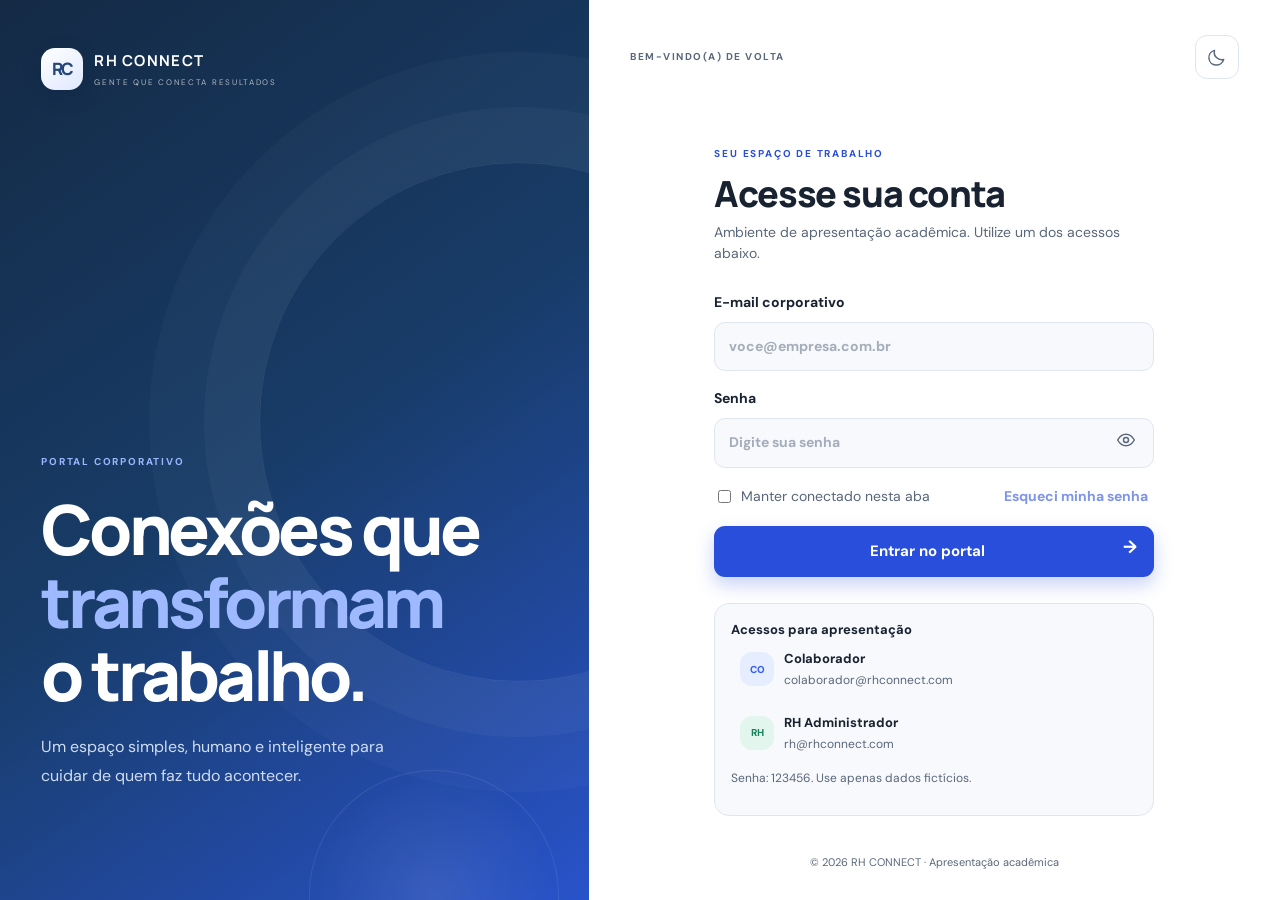
==== commit ac606036: "Remove footer from auth panel in index.html" ====
--- a/index.html
+++ b/index.html
@@ -28,7 +28,6 @@
         <h1>Conexões que<br><em>transformam</em><br>o trabalho.</h1>
         <p>Um espaço simples, humano e inteligente para cuidar de quem faz tudo acontecer.</p>
       </div>
-      <div class="auth-panel-footer"><span class="pulse-dot"></span></div>
       <div class="orb orb-one"></div><div class="orb orb-two"></div>
     </section>
     <section class="auth-form-panel">
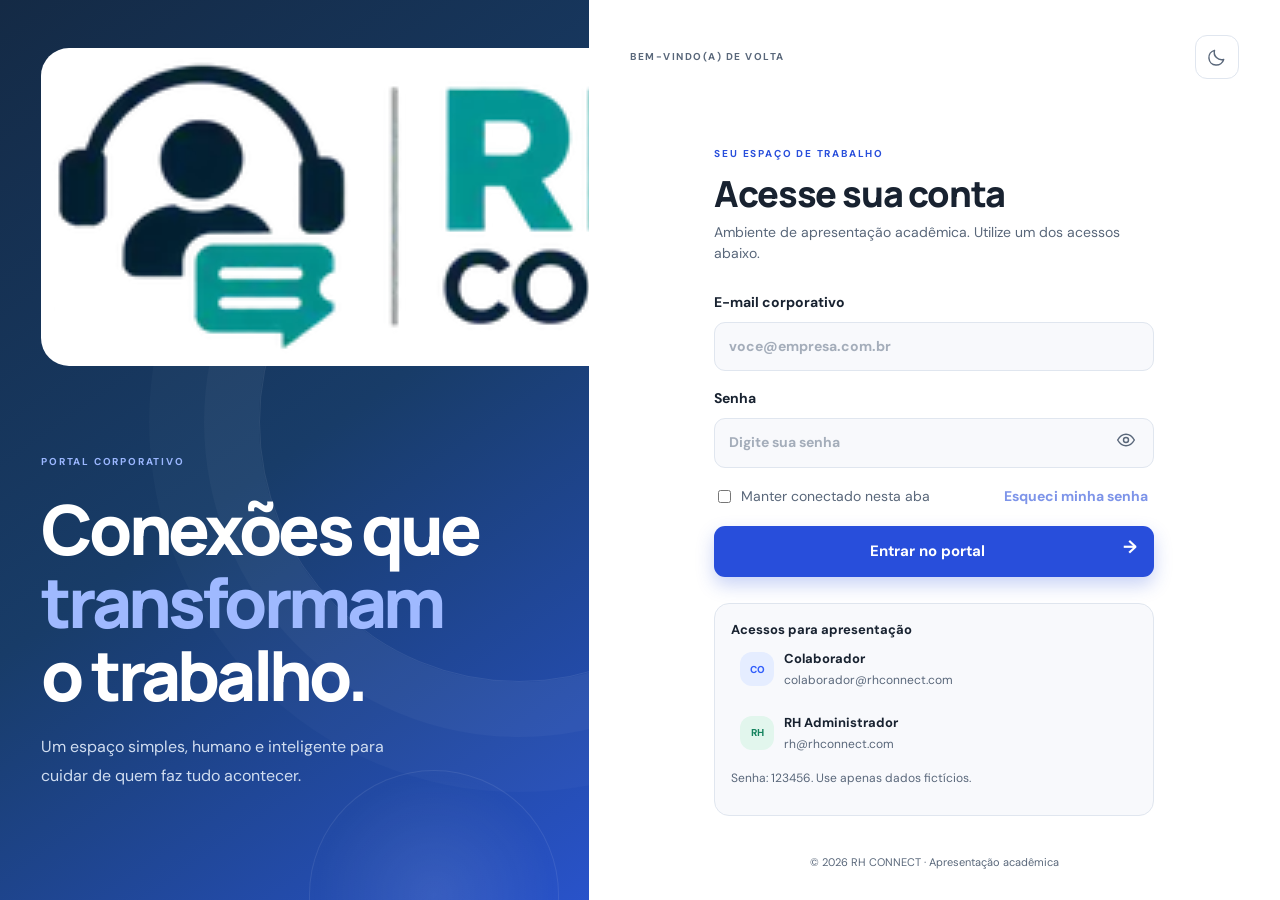
==== commit 2d215e40: "brand: aplicar logo oficial nas telas do portal" ====
--- a/index.html
+++ b/index.html
@@ -13,6 +13,7 @@
   <link rel="stylesheet" href="css/dashboard.css">
   <link rel="stylesheet" href="css/motion.css">
   <link rel="stylesheet" href="css/people.css">
+  <link rel="stylesheet" href="css/logo.css">
 </head>
 <body>
   <div id="toast-region" class="toast-region" aria-live="polite"></div>
@@ -20,8 +21,7 @@
   <main id="auth-screen" class="auth-screen">
     <section class="auth-brand-panel">
       <div class="brand-lockup brand-lockup-light">
-        <div class="brand-symbol">RC</div>
-        <div><strong>RH CONNECT</strong><span>GENTE QUE CONECTA RESULTADOS</span></div>
+        <img src="assets/logo/rh-connect-horizontal.svg" alt="RH CONNECT — Gente que conecta resultados" class="brand-logo brand-logo-auth">
       </div>
       <div class="auth-brand-copy">
         <span class="eyebrow">PORTAL CORPORATIVO</span>
@@ -37,7 +37,7 @@
       </div>
       <div class="auth-card">
         <div class="mobile-brand brand-lockup">
-          <div class="brand-symbol">RC</div><div><strong>RH CONNECT</strong><span>PORTAL CORPORATIVO</span></div>
+          <img src="assets/logo/rh-connect-horizontal.svg" alt="RH CONNECT" class="brand-logo brand-logo-mobile">
         </div>
         <div class="auth-heading">
           <span class="eyebrow">SEU ESPAÇO DE TRABALHO</span>
@@ -63,7 +63,7 @@
   <main id="app-screen" class="app-screen hidden">
     <aside class="sidebar" id="sidebar">
       <div class="sidebar-brand brand-lockup">
-        <div class="brand-symbol">RC</div><div><strong>RH CONNECT</strong><span>PEOPLE EXPERIENCE</span></div>
+        <img src="assets/logo/rh-connect-horizontal.svg" alt="RH CONNECT" class="brand-logo brand-logo-sidebar">
       </div>
       <div class="workspace-label">ESPAÇO DE TRABALHO</div>
       <nav id="main-nav" class="main-nav" aria-label="Navegação principal"></nav>
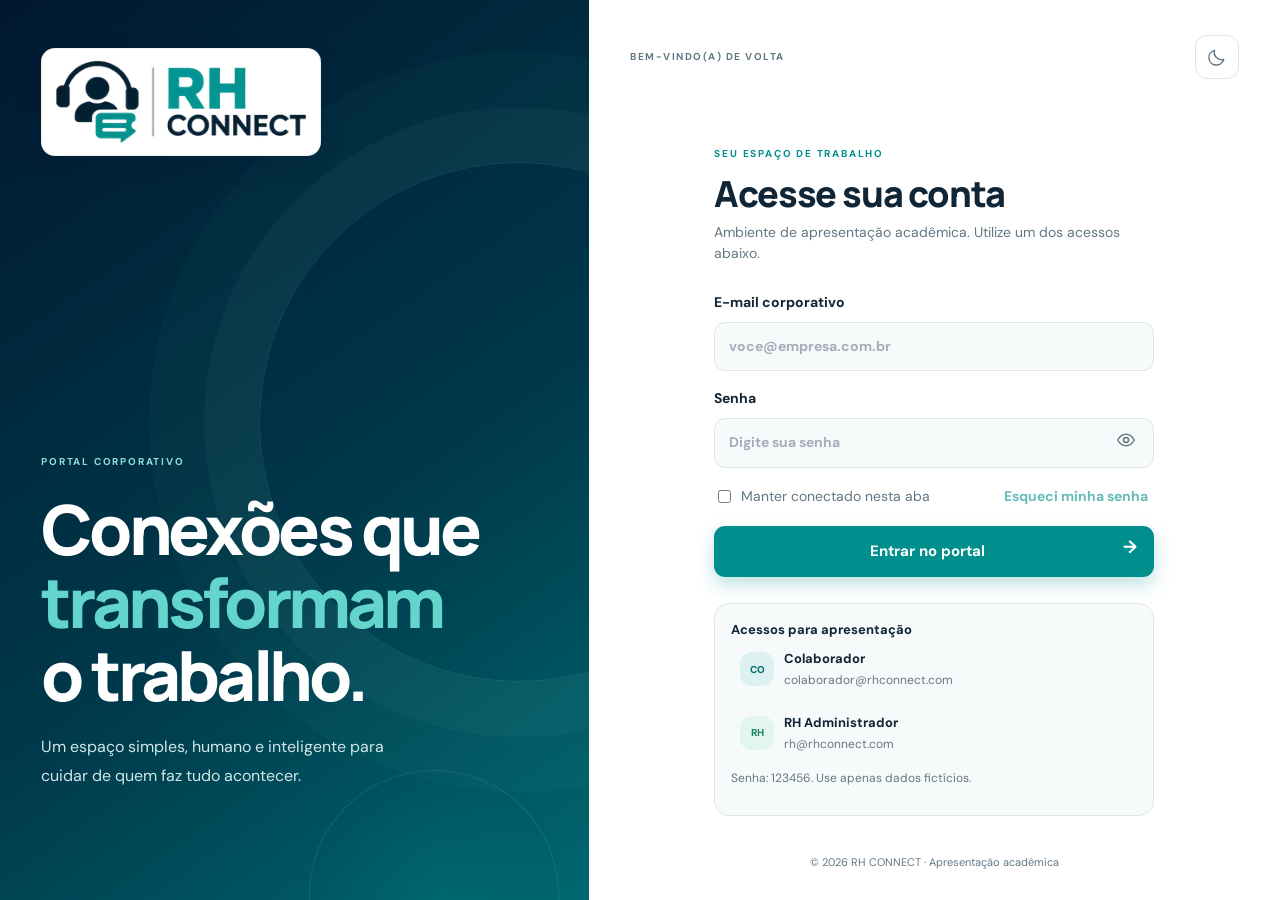
==== commit 2d3abc59: "style: carregar tema visual da identidade RH CONNECT" ====
--- a/index.html
+++ b/index.html
@@ -3,7 +3,7 @@
 <head>
   <meta charset="utf-8">
   <meta name="viewport" content="width=device-width, initial-scale=1">
-  <meta name="theme-color" content="#f5f7fb">
+  <meta name="theme-color" content="#F3F7F8">
   <title>RH CONNECT | Portal Corporativo</title>
   <link rel="preconnect" href="https://fonts.googleapis.com">
   <link rel="preconnect" href="https://fonts.gstatic.com" crossorigin>
@@ -14,6 +14,7 @@
   <link rel="stylesheet" href="css/motion.css">
   <link rel="stylesheet" href="css/people.css">
   <link rel="stylesheet" href="css/logo.css">
+  <link rel="stylesheet" href="css/brand-theme.css">
 </head>
 <body>
   <div id="toast-region" class="toast-region" aria-live="polite"></div>
--- a/css/logo.css
+++ b/css/logo.css
@@ -0,0 +1,51 @@
+/* RH CONNECT — aplicação do logotipo oficial */
+.brand-symbol{display:none!important}
+.brand-lockup{gap:0}
+.brand-logo{
+  display:block;
+  width:auto;
+  height:auto;
+  max-width:100%;
+  object-fit:contain;
+  flex:none;
+  background:#fff;
+  border:1px solid rgba(15,35,60,.07);
+  border-radius:14px;
+  padding:7px 9px;
+  box-shadow:0 8px 24px rgba(8,25,48,.12);
+}
+.brand-logo-auth{
+  width:min(280px,100%);
+  max-height:112px;
+  object-position:left center;
+}
+.sidebar-brand{
+  display:flex;
+  align-items:flex-start;
+  min-height:88px;
+  padding:0 5px 28px;
+}
+.brand-logo-sidebar{
+  width:min(190px,100%);
+  max-height:76px;
+  object-position:left center;
+}
+.mobile-brand{
+  display:none;
+  align-items:center;
+  margin-bottom:24px;
+}
+.brand-logo-mobile{
+  width:min(218px,100%);
+  max-height:88px;
+}
+@media(max-width:800px){
+  .mobile-brand{display:flex}
+  .brand-logo-mobile{width:min(218px,100%);max-height:86px}
+}
+@media(max-width:620px){
+  .brand-logo-auth{width:min(250px,100%)}
+  .brand-logo-mobile{width:min(205px,100%);max-height:82px}
+  .sidebar-brand{min-height:82px}
+  .brand-logo-sidebar{width:min(174px,100%)}
+}
--- a/css/brand-theme.css
+++ b/css/brand-theme.css
@@ -0,0 +1,85 @@
+/* RH CONNECT — identidade cromática oficial baseada no logotipo */
+:root{
+  --bg:#F3F7F8;
+  --surface:#FFFFFF;
+  --surface-2:#F7FAFA;
+  --surface-3:#EAF1F2;
+  --text:#102536;
+  --muted:#637783;
+  --line:#DCE7E9;
+  --primary:#008F8C;
+  --primary-dark:#007774;
+  --primary-soft:#E3F4F2;
+  --green:#0B927B;
+  --green-soft:#E3F5EF;
+  --orange:#C8873A;
+  --orange-soft:#FFF3E4;
+  --red:#D45F69;
+  --shadow:0 16px 45px rgba(0,42,55,.08);
+  color-scheme:light;
+}
+[data-theme="dark"]{
+  --bg:#07141E;
+  --surface:#0D202D;
+  --surface-2:#132A38;
+  --surface-3:#1C3845;
+  --text:#EAF4F5;
+  --muted:#A4B8C0;
+  --line:#29424D;
+  --primary:#22B8B0;
+  --primary-dark:#48C8C1;
+  --primary-soft:#153E43;
+  --green:#58D6B1;
+  --green-soft:#163B34;
+  --orange:#F0B56E;
+  --orange-soft:#453321;
+  --red:#FF8790;
+  --shadow:0 18px 50px rgba(0,0,0,.28);
+  color-scheme:dark;
+}
+/* Login: navy e teal do símbolo, com contraste preservado */
+.auth-brand-panel{
+  background:linear-gradient(145deg,#001830 0%,#00384A 58%,#009090 135%);
+}
+.auth-brand-copy .eyebrow{color:#8DE0D8}
+.auth-brand-copy h1 em{color:#64D5CD}
+.auth-brand-copy p{color:#D0E6E8}
+.auth-panel-footer{color:#D0E6E8}
+.orb-one{border-color:#8DE0D822;box-shadow:0 0 0 55px #8DE0D80A,0 0 0 110px #8DE0D806}
+.orb-two{background:radial-gradient(circle,#0090902b,transparent 70%)}
+/* Ações, estados ativos e foco seguem o teal da marca */
+.primary-button,.small-button.primary{
+  background:var(--primary);
+  border-color:var(--primary);
+  color:#fff;
+}
+.primary-button:hover,.small-button.primary:hover{
+  background:var(--primary-dark);
+  border-color:var(--primary-dark);
+  color:#fff;
+}
+.nav-item.active{
+  background:var(--primary-soft);
+  color:var(--primary);
+}
+.nav-item.active .nav-icon{color:var(--primary)}
+.stat-icon,.quick-card span,.ed-icon{
+  background:var(--primary-soft);
+  color:var(--primary);
+}
+.text-button,.link-button{color:var(--primary)}
+.search-box:focus-within{border-color:var(--primary)}
+.avatar-blue{background:#DDF2F0;color:#006E70}
+.avatar-violet{background:#E6EFF2;color:#174D63}
+[data-theme="dark"] .avatar-blue{background:#16434A;color:#8CE0D8}
+[data-theme="dark"] .avatar-violet{background:#203B4A;color:#B7D4DB}
+.ed-donut{
+  background:conic-gradient(var(--green) 0 var(--ed-active),#C8873A var(--ed-active) var(--ed-pending),#82939A var(--ed-pending) 100%);
+}
+.ed-dot.active{background:var(--green)}
+.ed-dot.pending{background:#C8873A}
+.ed-bar-track span{border-radius:999px}
+::selection{background:#00909033;color:var(--text)}
+@media(prefers-reduced-motion:reduce){
+  .auth-brand-panel,.primary-button,.small-button,.nav-item{transition:none!important}
+}
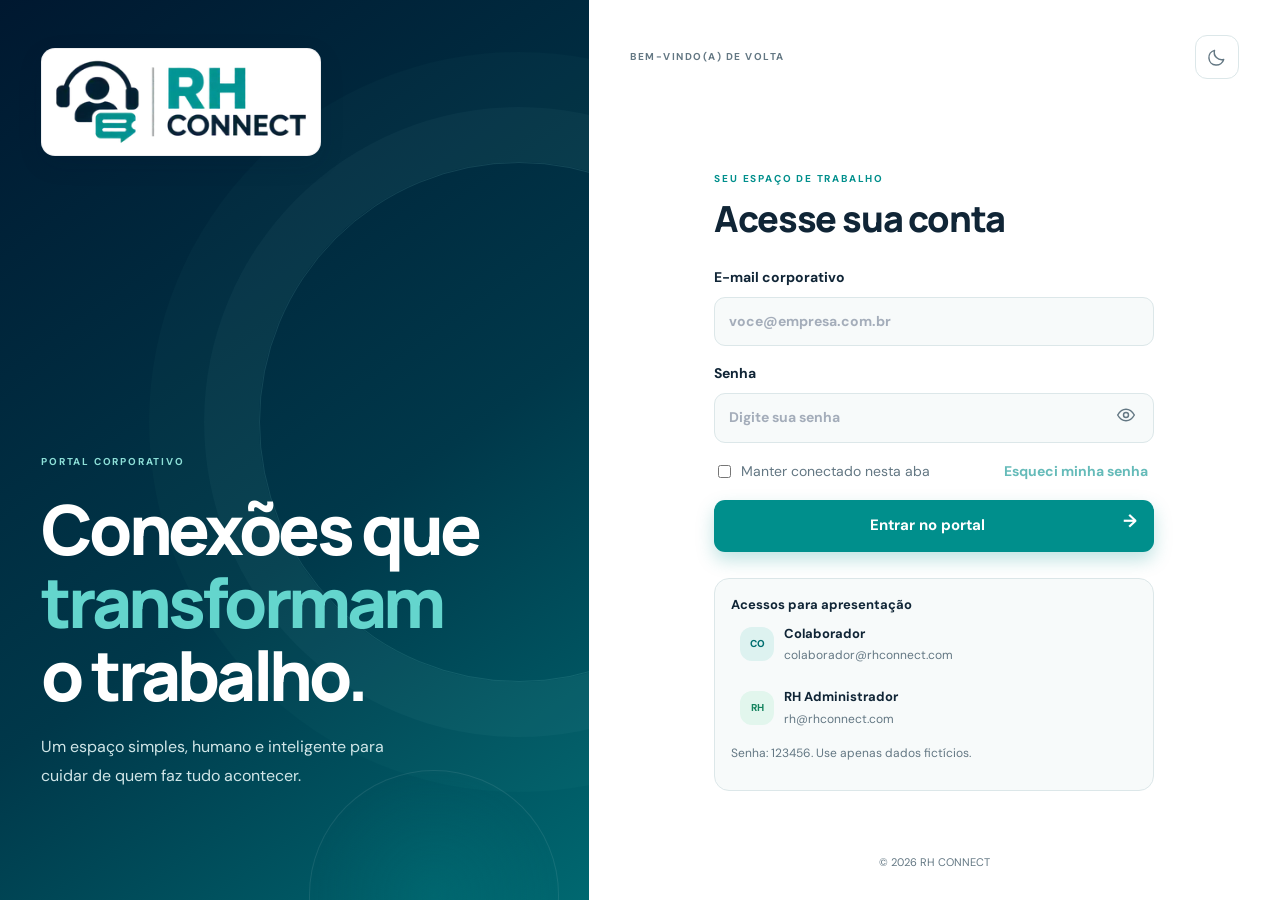
==== commit 3e39d964: "Update authentication section and legal notice Removed subtitle text from the authentication section" ====
--- a/index.html
+++ b/index.html
@@ -14,7 +14,8 @@
   <link rel="stylesheet" href="css/motion.css">
   <link rel="stylesheet" href="css/people.css">
   <link rel="stylesheet" href="css/logo.css">
-  <link rel="stylesheet" href="css/brand-theme.css">
+  <link rel="stylesheet" href="css/brand-theme.css?v=20261125-3">
+  <link rel="stylesheet" href="css/modules.css">
 </head>
 <body>
   <div id="toast-region" class="toast-region" aria-live="polite"></div>
@@ -43,7 +44,7 @@
         <div class="auth-heading">
           <span class="eyebrow">SEU ESPAÇO DE TRABALHO</span>
           <h2 id="auth-title">Acesse sua conta</h2>
-          <p id="auth-subtitle">Ambiente de apresentação acadêmica. Utilize um dos acessos abaixo.</p>
+          <p id="auth-subtitle"></p>
         </div>
         <form id="login-form" class="form-stack">
           <label class="field-label">E-mail corporativo
@@ -57,7 +58,7 @@
         </form>
         <div class="demo-access"><div class="demo-title"><strong>Acessos para apresentação</strong></div><div class="demo-accounts"><button class="demo-account" type="button" data-presentation="colaborador"><span class="avatar avatar-blue">CO</span><span><b>Colaborador</b><small>colaborador@rhconnect.com</small></span></button><button class="demo-account" type="button" data-presentation="rh"><span class="avatar avatar-green">RH</span><span><b>RH Administrador</b><small>rh@rhconnect.com</small></span></button></div><p>Senha: 123456. Use apenas dados fictícios.</p></div>
       </div>
-      <p class="auth-legal">© 2026 RH CONNECT · Apresentação acadêmica</p>
+      <p class="auth-legal">© 2026 RH CONNECT</p>
     </section>
   </main>
 
@@ -105,6 +106,7 @@
   <script src="js/dashboard.js"></script>
   <script src="js/motion.js"></script>
   <script src="js/people.js"></script>
-  <script src="js/app.js"></script>
+  <script src="js/modules.js?v=20261125-2"></script>
+  <script src="js/app.js?v=20261125-2"></script>
 </body>
 </html>
--- a/css/brand-theme.css
+++ b/css/brand-theme.css
@@ -83,3 +83,9 @@
 @media(prefers-reduced-motion:reduce){
   .auth-brand-panel,.primary-button,.small-button,.nav-item{transition:none!important}
 }
+
+/* Navegação lateral: rolagem discreta, sem barras visíveis */
+.sidebar,.main-nav{scrollbar-width:none;-ms-overflow-style:none;overflow-x:hidden}
+.sidebar::-webkit-scrollbar,.main-nav::-webkit-scrollbar{display:none;width:0;height:0}
+.main-nav{overflow-y:auto;min-width:0}
+.nav-item{max-width:100%;white-space:normal;text-align:left}
--- a/css/modules.css
+++ b/css/modules.css
@@ -0,0 +1,61 @@
+/* RH CONNECT — módulos operacionais do ambiente de apresentação */
+.rhm-demo-note{display:flex;align-items:center;gap:10px;padding:12px 15px;margin:0 0 18px;border:1px solid var(--line);border-radius:14px;background:var(--primary-soft);color:var(--text);font-size:12px;line-height:1.5}
+.rhm-demo-note>span:first-child{display:grid;place-items:center;width:23px;height:23px;border-radius:50%;background:var(--primary);color:#fff;font-weight:800;flex:none}
+.rhm-demo-note b{font-weight:800}
+.rhm-panel{margin-bottom:20px}
+.rhm-panel>.panel-header{margin-bottom:16px}
+.rhm-summary-grid{display:grid;grid-template-columns:repeat(2,minmax(0,1fr));gap:16px;margin:0 0 20px}
+.rhm-summary{display:grid;gap:6px;padding:20px;border:1px solid var(--line);border-radius:18px;background:var(--surface);box-shadow:0 4px 16px rgba(25,42,75,.04)}
+.rhm-summary span{font-size:13px;color:var(--muted);font-weight:600}
+.rhm-summary b{font:800 clamp(22px,3vw,30px)/1.25 Manrope,sans-serif;letter-spacing:-.04em;color:var(--text);overflow-wrap:anywhere}
+.rhm-summary small,.rhm-person{font-size:12px;color:var(--muted)}
+.rhm-empty{display:grid;justify-items:center;text-align:center;gap:8px;padding:35px 18px;color:var(--muted)}
+.rhm-empty>span{display:grid;place-items:center;width:44px;height:44px;border-radius:14px;background:var(--primary-soft);color:var(--primary);font-size:22px}
+.rhm-empty b{font-size:15px;color:var(--text)}
+.rhm-empty p{margin:0;max-width:460px;font-size:13px}
+.rhm-benefit-grid{display:grid;grid-template-columns:repeat(2,minmax(0,1fr));gap:14px}
+.rhm-benefit-card{display:grid;gap:9px;min-width:0;padding:19px;border:1px solid var(--line);border-radius:17px;background:var(--surface-2)}
+.rhm-benefit-icon{display:grid;place-items:center;width:40px;height:40px;border-radius:13px;background:var(--primary-soft);color:var(--primary);font-size:24px}
+.rhm-benefit-card h3{margin:0;font-size:16px}
+.rhm-benefit-card>strong{font:800 27px Manrope,sans-serif;letter-spacing:-.04em;color:var(--primary)}
+.rhm-row{display:flex;justify-content:space-between;align-items:center;gap:12px;flex-wrap:wrap}
+.rhm-row small{font-size:12px;color:var(--muted)}
+.rhm-clock{display:flex;justify-content:space-between;align-items:center;gap:18px;flex-wrap:wrap;padding:22px;margin:0 0 18px;border:1px solid var(--line);border-radius:18px;background:linear-gradient(125deg,var(--surface),var(--primary-soft))}
+.rhm-clock>div{display:grid;gap:5px}
+.rhm-clock strong{font:800 34px Manrope,sans-serif;letter-spacing:-.04em;color:var(--text)}
+.rhm-clock small,.rhm-clock p{margin:0;color:var(--muted);font-size:13px}
+.rhm-clock .small-button{width:max-content}
+.rhm-request-list{display:grid;gap:12px}
+.rhm-request{padding:18px;border:1px solid var(--line);border-radius:16px;background:var(--surface-2)}
+.rhm-request-top,.rhm-news-top{display:flex;justify-content:space-between;align-items:center;gap:10px;flex-wrap:wrap}
+.rhm-request h3,.rhm-news h3{margin:10px 0 6px;font-size:16px}
+.rhm-request>p,.rhm-news>p{margin:0 0 14px;color:var(--muted);font-size:13px;line-height:1.65;white-space:pre-line}
+.rhm-status{display:flex;align-items:center;gap:8px;color:var(--muted);font-size:12px;font-weight:700}
+.rhm-status select{min-height:36px;padding:6px 26px 6px 9px;width:auto}
+.rhm-agenda-grid{display:grid;grid-template-columns:repeat(2,minmax(0,1fr));gap:12px}
+.rhm-slot{display:flex;align-items:center;gap:13px;min-width:0;padding:15px;border:1px solid var(--line);border-radius:16px;background:var(--surface-2)}
+.rhm-slot-date{display:grid;place-items:center;align-content:center;width:53px;height:59px;flex:none;border-radius:13px;background:var(--primary-soft);color:var(--primary)}
+.rhm-slot-date b{font:800 22px Manrope,sans-serif}
+.rhm-slot-date small{font-size:11px;text-transform:uppercase}
+.rhm-slot-info{display:grid;gap:4px;flex:1;min-width:0}
+.rhm-slot-info>b{font-size:13px;overflow-wrap:anywhere}
+.rhm-slot-info p,.rhm-slot-info small{margin:0;color:var(--muted);font-size:12px}
+.rhm-slot-action{flex:none}
+.rhm-slot-action .small-button{padding:8px 10px;min-height:36px;font-size:12px}
+.rhm-news-grid{display:grid;grid-template-columns:repeat(2,minmax(0,1fr));gap:14px}
+.rhm-news{padding:19px;border:1px solid var(--line);border-radius:17px;background:var(--surface-2);min-width:0}
+.rhm-news h3{font-size:17px;line-height:1.35}
+.rhm-news>p{min-height:65px}
+.rhm-report-row{display:flex;justify-content:space-between;gap:12px;padding:13px 0;border-bottom:1px solid var(--line);font-size:13px}
+.rhm-report-row:last-child{border-bottom:0}
+.rhm-report-row span{color:var(--muted)}
+.rhm-report-row b{font-variant-numeric:tabular-nums}
+.rhm-disclaimer{margin:14px 0 0;color:var(--muted);font-size:12px;line-height:1.6}
+.rhm-dashboard-news{display:grid;gap:14px}
+.rhm-dashboard-news .announcement{padding:10px 0;border-bottom:1px solid var(--line)}
+.rhm-dashboard-news .announcement:last-child{border-bottom:0}
+#rhm-form{display:grid;grid-template-columns:repeat(2,minmax(0,1fr));gap:13px}
+#rhm-form .field-label{min-width:0}
+#rhm-form textarea{resize:vertical}
+@media(max-width:900px){.rhm-agenda-grid{grid-template-columns:1fr}}
+@media(max-width:620px){.rhm-summary-grid,.rhm-benefit-grid,.rhm-news-grid{grid-template-columns:1fr}.rhm-summary{padding:16px}.rhm-benefit-card,.rhm-news{padding:16px}.rhm-clock{align-items:flex-start;padding:17px}.rhm-clock strong{font-size:29px}.rhm-slot{flex-wrap:wrap}.rhm-slot-info{flex-basis:calc(100% - 70px)}.rhm-slot-action{margin-left:66px}#rhm-form{grid-template-columns:1fr}.rhm-request{padding:15px}.rhm-status{width:100%;justify-content:space-between}}
